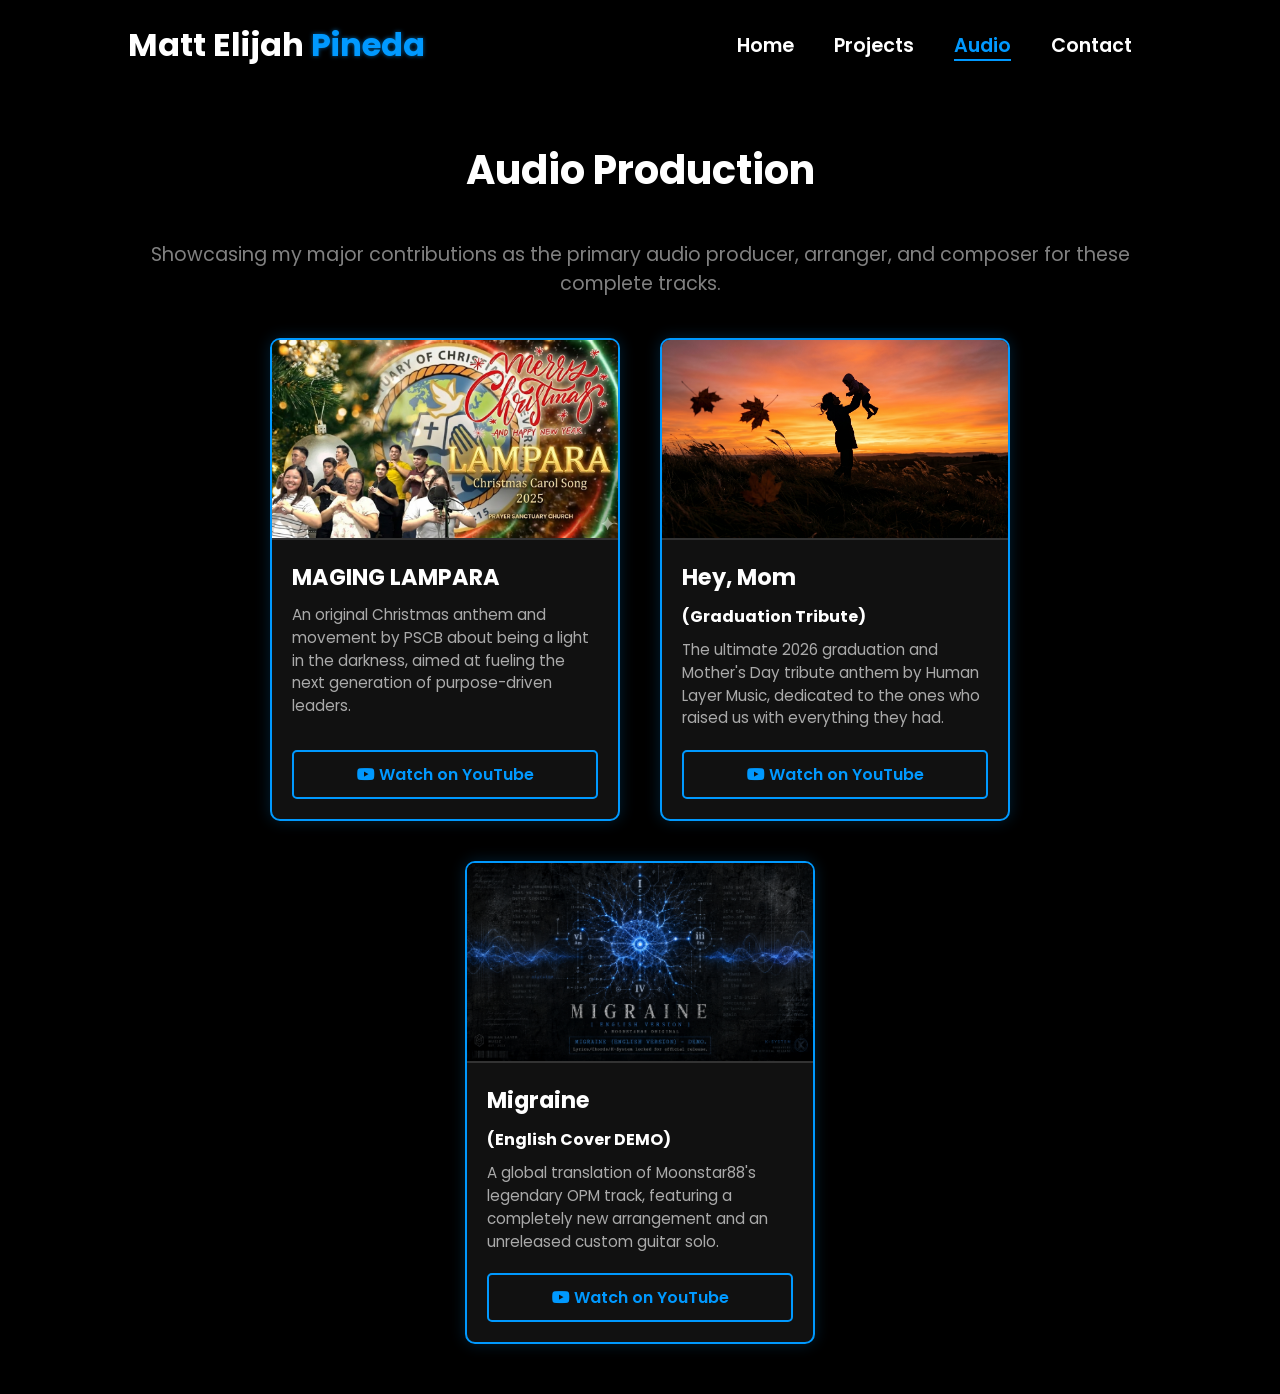
==== html/audio.html @ 1d54e8c0 "feat: refactor directory structure and implement multi-page navigation Restructured project architec" ====
<!DOCTYPE html>
<html lang="en">
<head>
    <meta charset="UTF-8">
    <meta name="viewport" content="width=device-width, initial-scale=1.0">
    <link rel="stylesheet" href="https://cdnjs.cloudflare.com/ajax/libs/font-awesome/6.5.1/css/all.min.css">
    <link rel="stylesheet" href="../css/aos.css" />
    <link rel="stylesheet" href="../css/style.css">
    <title>Matt Elijah Pineda - Media</title>
</head>
<body>
    <nav>
        <div class="nav-container">
            <div class="logo">Matt Elijah <span>Pineda</span></div>
            <div class="links">
                <div class="link"><a href="../index.html">Home</a></div>
                <div class="link"><a href="projects.html">Projects</a></div>
                <div class="link"><a href="audio.html" style="color: rgb(0, 153, 255); border-bottom: 2px solid rgb(0, 153, 255);">Audio</a></div>
                <div class="link"><a href="mailto:pineda.me234r@gmail.com">Contact</a></div>
            </div>
        </div>
    </nav>

    <section class="standalone-page">
        <h2 style="color: white; font-size: 2.5rem; margin-bottom: 40px; text-align: center;" data-aos="fade-up">Audio Production</h2>

        <p style="color: gray; text-align: center; margin-bottom: 40px; font-size: 1.2rem; max-width: 100%; margin-left: auto; margin-right: auto;" data-aos="fade-up" data-aos-delay="200">Showcasing my major contributions as the primary audio producer, arranger, and composer for these complete tracks.</p>
        
        <!-- Beautiful Media Card Grid -->
        <div style="display: flex; flex-wrap: wrap; justify-content: center; gap: 40px;" data-aos="fade-up" data-aos-delay="300">
            
            <!-- Card 1 -->
            <div class="media-card">
                <img src="../images/thumb1.jpg" alt="MAGING LAMPARA Thumbnail">
                <div class="media-info">
                    <h3>MAGING LAMPARA</h3>
                    <p>An original Christmas anthem and movement by PSCB about being a light in the darkness, aimed at fueling the next generation of purpose-driven leaders.</p>
                    <a href="https://www.youtube.com/watch?v=aoXxJDivzxs" target="_blank" class="watch-btn"><i class="fa-brands fa-youtube"></i> Watch on YouTube</a>
                </div>
            </div>

            <!-- Card 2 -->
            <div class="media-card">
                <img src="../images/thumb2.png" alt="Hey, Mom Thumbnail">
                <div class="media-info">
                    <h3>Hey, Mom</h3>
                    <h4>(Graduation Tribute)</h4>
                    <p> The ultimate 2026 graduation and Mother's Day tribute anthem by Human Layer Music, dedicated to the ones who raised us with everything they had.</p>
                    <a href="https://www.youtube.com/watch?v=dD4mDzRGhbQ" target="_blank" class="watch-btn"><i class="fa-brands fa-youtube"></i> Watch on YouTube</a>
                </div>
            </div>

            <!-- Card 3 -->
            <div class="media-card">
                <img src="../images/thumb3.png" alt="Migraine Cover Thumbnail">
                <div class="media-info">
                    <h3>Migraine</h3>
                    <h4>(English Cover DEMO)</h4>
                    <p> A global translation of Moonstar88's legendary OPM track, featuring a completely new arrangement and an unreleased custom guitar solo.</p>
                    <a href="https://www.youtube.com/watch?v=azjYvwQMKzM" target="_blank" class="watch-btn"><i class="fa-brands fa-youtube"></i> Watch on YouTube</a>
                </div>
            </div>

        </div>
    </section>

    <script src="../scripts/aos.js"></script>
    <script>AOS.init({offset:0,});</script>
</body>
</html>
---- css/style.css ----
@import url('https://fonts.googleapis.com/css2?family=Poppins:wght@100;200;300;400;500;600&display=swap');

*{
    padding: 0;
    margin: 0;
    font-family: 'Poppins', sans-serif;
    box-sizing: border-box;
}

body{
    width: 100%;
    min-height: 100vh; /* This lets the page grow if needed */
    background-color: black;
    overflow-x: hidden;
}

nav{
    width: 100%;
    height: 10vh;
    position: sticky;
    top: 0;
    background-color: rgba(0, 0, 0, 0.8);
    z-index: 1000;
}

.nav-container{
    width: 100%;
    height: 100%;
    display: flex;
    justify-content: space-between; 
    align-items: center;
    padding: 0 10vw; 
}

.logo{
    color: white;
    font-size: 2rem;
    font-weight: bold;
}

.logo span{
    color: rgb(0, 153, 255);
    text-shadow: 0 0 4px rgba(0, 153, 255, 0.6);
}

.hamburg,
.cancel{
    cursor: pointer;
    position: absolute;
    right: 15px;
    top: 10px;
    color: white;
    display: none;
    font-size: clamp(2.5rem, 0.5rem + 5vw, 3rem);
}

.nav-container .links {
    display: flex;
}

.nav-container .links a{
    font-size: 1.2rem;
    color: white;
    margin: 0 20px;
    text-decoration: none;
    font-weight: 550;
    transition: 0.3s linear;
}

.nav-container .links a:hover{
    color: rgb(0, 153, 255);
    border-bottom: 2px solid rgb(0, 153, 255);
}

.dropdown{
    z-index: 100;
    position: absolute;
    top: 0;
    transform: translateY(-500px);
    width: 100%;
    height: auto;
    backdrop-filter: blur(4px) brightness(40%);
    box-shadow: 0 0  20px black;
    transition: 0.2s linear;
}

.dropdown .links a{
    display: flex;
    color: white;
    text-decoration: none;
    padding: 15px 0;
    justify-content: center;
    align-items: center;
    transition: 0.2s linear;
}

.dropdown .links a:hover{
    background-color: rgb(0, 153, 255);
}

section{
    width: 100%;
    min-height: 90vh; /* Changed from fixed height to min-height for better scaling */
}

.main-container{
    width: 100%;
    min-height: 90vh; 
    display: flex;
    justify-content: space-between;
    align-items: center;
    padding: 0 10vw; 
}

.main-container .content{
    color: white;
    width: 60%;
    min-height: 100px;
}

.content h1 span{
    font-weight: 700;
    text-shadow: 0 0 4px rgba(0, 0, 0, 0.6);
    color: rgb(0, 153, 255);
}

.content h1 span{
    font-weight: 700;
    text-shadow: 0 0 10px rgba(0, 0, 0, 0.6);
    color: rgb(0, 153, 255);
}

.content .typewriter{
    font-size: clamp(1rem, 1rem + 5vw, 2.5rem);
    font-weight: 700;
}

.typewriter span{
    color: rgb(0, 153, 255);
    text-shadow: 0 0 4px rgba(0, 153, 255, 0.6);
}

.content p{
    font-size: clamp(0.4rem, 0.2rem + 9vw, 1rem); 
    margin: 15px 0 30px 0; 
    line-height: 1.6; 
    text-align: left; 
}

.social-links i{
    display: inline-flex;
    justify-content: center;
    align-items: center;
    width: 3rem;
    height: 3rem;
    background-color: transparent;
    border: 0.2rem solid rgb(0, 153, 255);
    border-radius: 50%;
    color: rgb(0, 153, 255);
    margin: 0 15px;
    font-size: 1.5rem;
    transition: 0.2s linear;
}

.social-links i:hover{
    scale: 1.3;
    filter: drop-shadow(0 0 10px rgb(0, 153, 255));
    color: black;
    background-color: rgb(0, 153, 255);
}

.content button{
    width: 50%;
    height: 6vh;
    margin: 30px 0; /* This fixes the left alignment */
    background-color: rgb(0, 153, 255);
    color: white;
    border: none;
    outline: none;
    font-size: 120%;
    font-weight: 700;
    border-radius: 5px;
    transition: 0.2s linear;
    cursor: pointer;
}   

.content button:hover{
    scale: 1.1;
    color: rgb(0, 153, 255);
    border: 2px solid rgb(0, 153, 255);
    background-color: transparent;
    font-weight: 700;
    box-shadow: 0 0 40px 5px rgb(0, 153, 255);
}

.main-container .image{
    width: 500px;
    height: 500px; 
    border-radius: 50%;
    overflow: hidden;
    box-shadow: 0 0 60px rgba(0, 153, 255, 0.7); 
    display: flex;
    justify-content: center;
    align-items: center;
}

.main-container .image img{
    width: 100%;
    height: 100%;
    object-fit: cover; 
}

.main-container .image:hover{
    animation: animate 1.5s ease-in-out infinite;
}

.standalone-page {
    min-height: 90vh;
    display: flex;
    flex-direction: column;
    justify-content: center;
    padding: 50px 10vw;
}

/* Custom Media Cards */
.media-card {
    background-color: #111;
    border: 2px solid rgb(0, 153, 255);
    border-radius: 10px;
    overflow: hidden;
    width: 350px;
    box-shadow: 0 0 15px rgba(0, 153, 255, 0.2);
    transition: 0.3s ease;
    text-align: left;
    display: flex;
    flex-direction: column;
}

.media-card:hover {
    transform: translateY(-10px);
    box-shadow: 0 10px 25px rgba(0, 153, 255, 0.6);
}

.media-card img, .media-thumb {
    width: 100%;
    height: 200px;
    object-fit: cover;
    border-bottom: 2px solid #333;
}

.media-thumb {
    background: linear-gradient(135deg, #0a0a0a, rgba(0, 153, 255, 0.15));
    display: flex;
    justify-content: center;
    align-items: center;
    font-size: 5rem; /* Makes the icon massive and bold */
    color: rgb(0, 153, 255);
    text-shadow: 0 0 15px rgba(0, 153, 255, 0.4);
}

.media-info {
    padding: 20px;
    display: flex;
    flex-direction: column;
    flex-grow: 1;
}

.media-info h3 {
    color: white;
    font-size: 1.4rem;
    margin-bottom: 10px;
}

.media-info h4 {
    color: white;
    font-size: 1rem;
    margin-bottom: 10px;
}

.media-info p {
    color: #aaa;
    font-size: 0.95rem;
    margin-bottom: 20px;
    line-height: 1.5;
    flex-grow: 1;
}

.watch-btn {
    display: block;
    text-align: center;
    padding: 10px 20px;
    background-color: transparent;
    color: rgb(0, 153, 255);
    border: 2px solid rgb(0, 153, 255);
    border-radius: 5px;
    text-decoration: none;
    font-weight: 600;
    transition: 0.3s ease;
}

.watch-btn:hover {
    background-color: rgb(0, 153, 255);
    color: white;
    box-shadow: 0 0 15px rgb(0, 153, 255);
}

@keyframes animate {
    0%{
        scale: 1;
    }
    50%{
        scale: 1.05;
    }
    100%{
        scale: 1;
    }
}

@media (max-width:884px) {
    nav .logo{
        position: absolute;
        top: 16px;
        left: 15px;
        font-size: 1.5rem;
    }

    .main-container{
        display: flex;
        flex-direction: column-reverse;
    }

    .nav-container .links{
        display: none;
    }

    .hamburg,
    .cancel{
        display: block;
    }

    .main-container .content{
        width: 80%;
    }
    .social-links i{
        width: 2.5rem;
        height: 2.5rem;
        font-size: 1.5rem;
    }

    .main-container .image{
        z-index: -1;
        width: 50%;
        height: 60%;
    }
}

@media (max-width:440px) {
    .main-container .image{
        width: 70%;
        height: 60%;
    }

    .main-container .content{
        width: 80%;
    }

    .main-container button{
        margin-top: 15px;
    }
}
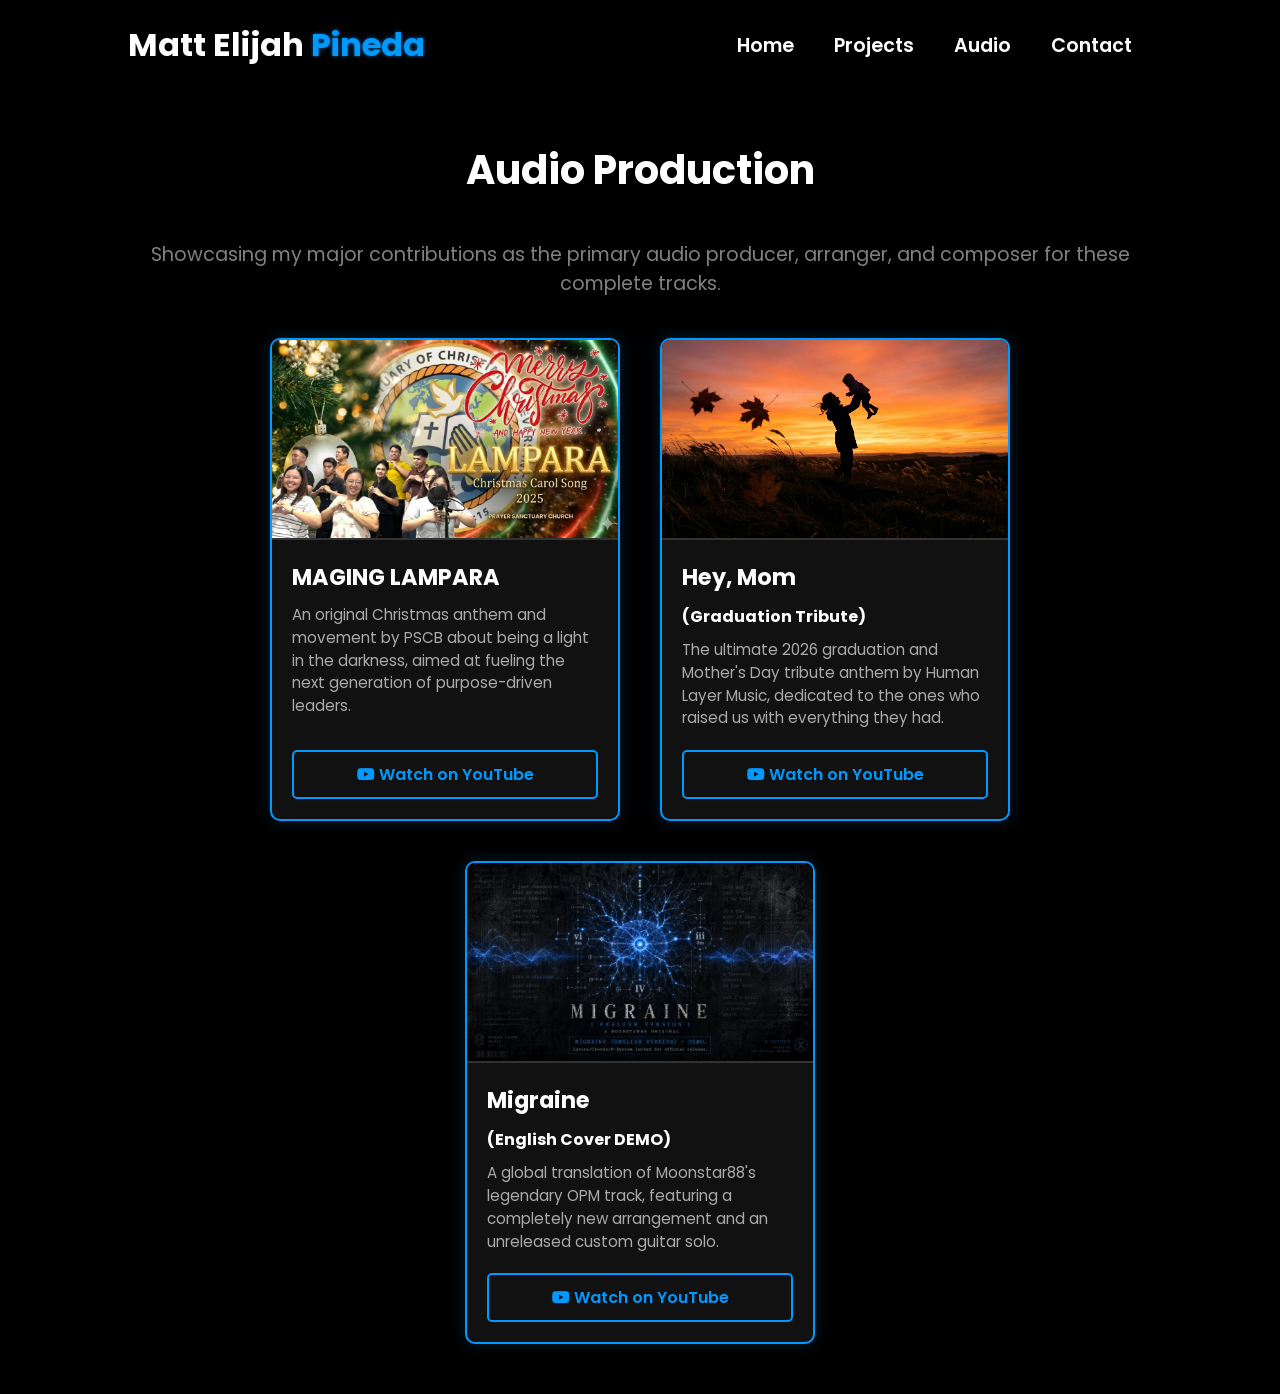
==== commit da3451fa: "Update audio.html added burger selection" ====
--- a/html/audio.html
+++ b/html/audio.html
@@ -9,17 +9,30 @@
     <title>Matt Elijah Pineda - Media</title>
 </head>
 <body>
-    <nav>
-        <div class="nav-container">
-            <div class="logo">Matt Elijah <span>Pineda</span></div>
-            <div class="links">
-                <div class="link"><a href="../index.html">Home</a></div>
-                <div class="link"><a href="projects.html">Projects</a></div>
-                <div class="link"><a href="audio.html" style="color: rgb(0, 153, 255); border-bottom: 2px solid rgb(0, 153, 255);">Audio</a></div>
-                <div class="link"><a href="mailto:pineda.me234r@gmail.com">Contact</a></div>
-            </div>
+<nav>
+    <div class="nav-container">
+        <div class="logo">Matt Elijah <span>Pineda</span></div>
+        <div class="links">
+            <div class="link"><a href="../index.html">Home</a></div>
+            <!-- Toggle the 'active' style below depending on which page you are on -->
+            <div class="link"><a href="projects.html">Projects</a></div>
+            <div class="link"><a href="audio.html">Audio</a></div>
+            <div class="link"><a href="mailto:pineda.me234r@gmail.com">Contact</a></div>
         </div>
-    </nav>
+    </div>
+    <!-- ADD THIS BURGER ICON -->
+    <i class="fa-solid fa-bars hamburg" onclick="hamburg()"></i>
+    <!-- ADD THIS DROPDOWN DIV -->
+    <div class="dropdown">
+        <div class="links">
+            <a href="../index.html">Home</a>
+            <a href="projects.html">Projects</a>
+            <a href="audio.html">Audio</a>
+            <a href="mailto:pineda.me234r@gmail.com">Contact</a>
+            <i class="fa-solid fa-xmark cancel" onclick="cancel()"></i>
+        </div>
+    </div>
+</nav>
 
     <section class="standalone-page">
         <h2 style="color: white; font-size: 2.5rem; margin-bottom: 40px; text-align: center;" data-aos="fade-up">Audio Production</h2>
@@ -66,5 +79,6 @@
 
     <script src="../scripts/aos.js"></script>
     <script>AOS.init({offset:0,});</script>
+    <script src="../scripts/script.js"></script>
 </body>
-</html>+</html>
